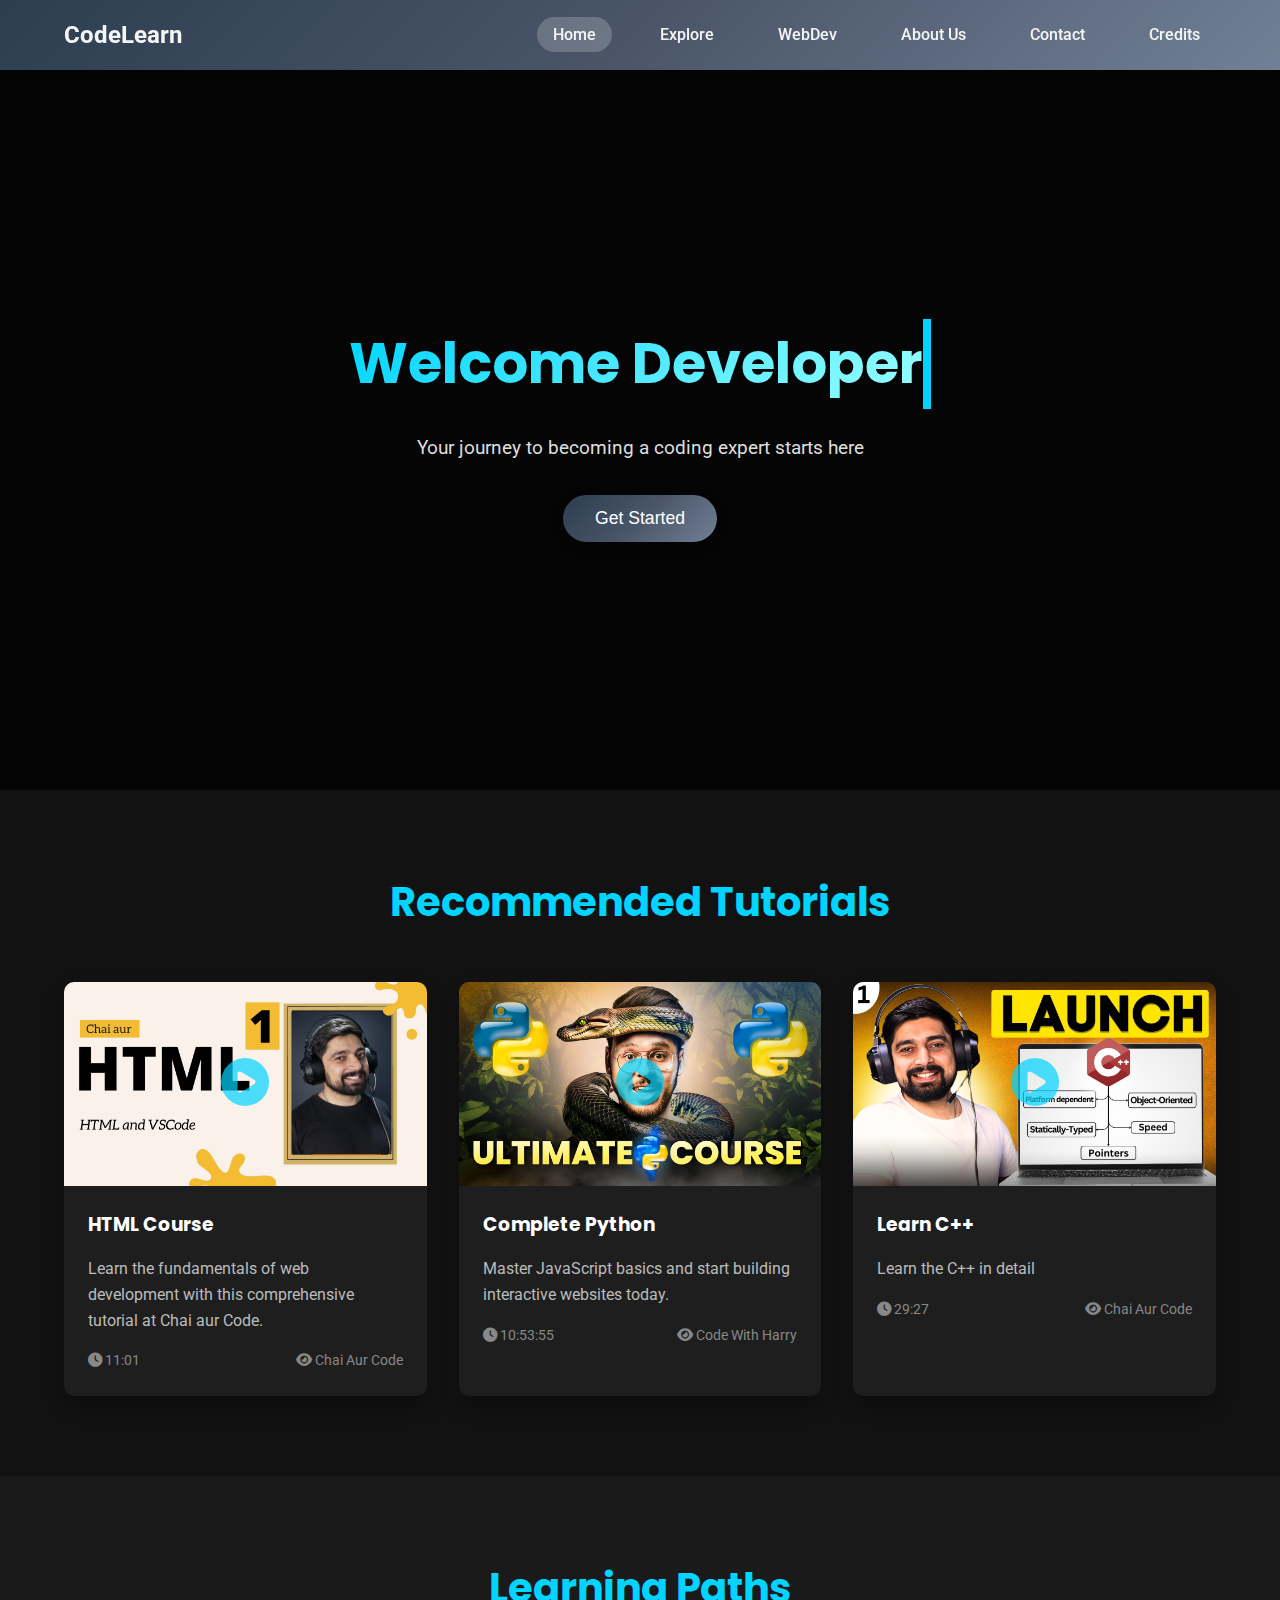
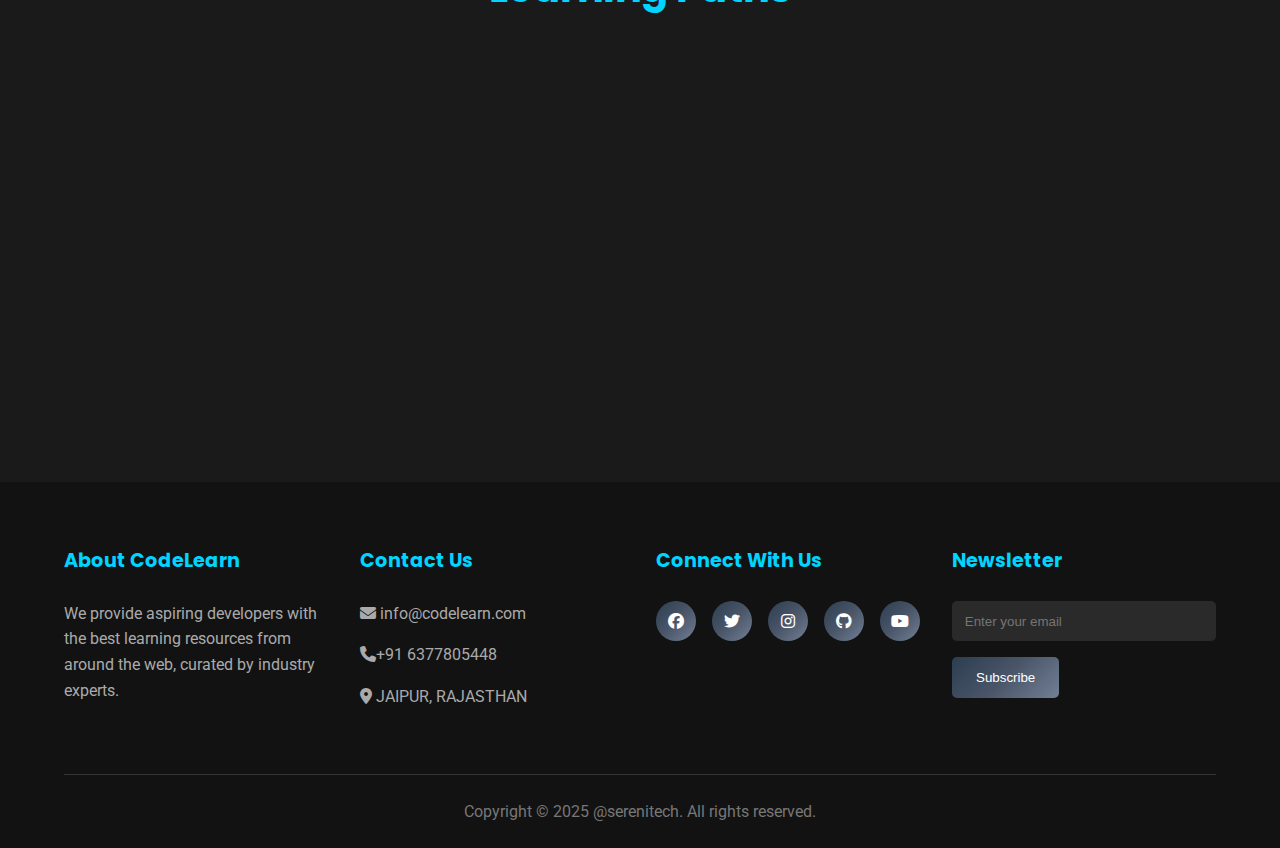
==== index.html @ 122299a7 "coming soon updated logo added" ====
<!DOCTYPE html>
<html lang="en">
  <head>
    <meta charset="UTF-8" />
    <meta name="viewport" content="width=device-width, initial-scale=1.0" />
    <title>CodeLearn - Learn to Code</title>
    <link rel="stylesheet" href="styles.css" />
    <link
      rel="stylesheet"
      href="https://cdnjs.cloudflare.com/ajax/libs/font-awesome/6.4.0/css/all.min.css"
    />
  </head>
  <body>
    <div id="page-loader" class="loader">
    <div class="loader-content">
        <div class="loader-circle"></div>
        <div class="loader-text">Loading...</div>
    </div>
</div>
    <header>
      <div class="logo">
      <h2>CodeLearn</h2>
      </div>
      <nav class="navbar">
        <ul>
          <li><a href="index.html" class="active">Home</a></li>
          <li><a href="explore.html">Explore</a></li>
          <li><a href="webdev.html">WebDev</a></li>
          <li><a href="about.html">About Us</a></li>
          <li><a href="contact.html">Contact</a></li>
          <li><a href="credit.html">Credits</a></li>
        </ul>
      </nav>
    </header>

    <main>
      <section class="hero">
        <div class="welcome-animation">
          <h1 class="typing-text">Welcome Developer</h1>
          <p>Your journey to becoming a coding expert starts here</p>
          <button class="get-started-btn">Get Started</button>
        </div>
      </section>

      <section class="featured-content">
        <h2>Recommended Tutorials</h2>
        <div class="video-cards">
          <div class="card">
            <div class="thumbnail">
              <img src="chaiaurhtml.jpg" alt="Video Thumbnail" />
              <div class="play-icon"  ><i id="html-chaiaurcode" class="fas fa-play-circle"></i></div>
            </div>
            <div class="card-content">
              <h3>HTML Course</h3>
              <p>
                Learn the fundamentals of web development with this
                comprehensive tutorial at Chai aur Code.
              </p>
              <div class="video-meta">
                <span><i class="fas fa-clock"></i> 11:01</span>
                <span><i class="fas fa-eye"></i> Chai Aur Code</span>
              </div>
            </div>
          </div>
          <div class="card">
            <div class="thumbnail">
              <img src="images/python-cwh.jpg" alt="Video Thumbnail" style="object-fit: fill;" />
              <div class="play-icon" id="python-cwh" ><i class="fas fa-play-circle"></i></div>
            </div>
            <div class="card-content">
              <h3>Complete Python</h3>
              <p>
                Master JavaScript basics and start building interactive websites
                today.
              </p>
              <div class="video-meta">
                <span><i class="fas fa-clock"></i> 10:53:55</span>
                <span><i class="fas fa-eye"></i> Code With Harry</span>
              </div>
            </div>
          </div>
          <div class="card">
            <div class="thumbnail">
              <img src="images/c++-chaiaurcode.jpg" alt="Video Thumbnail" style=" object-fit: fill;"/>
              <div class="play-icon" id="c++-chaiaurcode" ><i class="fas fa-play-circle"></i></div>
            </div>
            <div class="card-content">
              <h3>Learn C++</h3>
              <p>Learn the C++ in detail</p>
              <div class="video-meta">
                <span><i class="fas fa-clock"></i> 29:27</span>
                <span><i class="fas fa-eye"></i> Chai Aur Code</span>
              </div>
            </div>
          </div>
        </div>
      </section>

      <section class="learning-paths">
        <h2>Learning Paths</h2>
        <div class="path-cards">
          <div class="path-card">
            <div class="path-icon"><i class="fas fa-laptop-code"></i></div>
            <h3>Frontend Development</h3>
            <p>Master HTML, CSS, JavaScript, and popular frameworks</p>
            <a href="explore.html" class="path-link">Explore Path</a>
          </div>
          <div class="path-card">
            <div class="path-icon"><i class="fas fa-server"></i></div>
            <h3>Backend Development</h3>
            <p>Learn server-side programming, databases, and APIs</p>
            <a href="explore.html" class="path-link">Explore Path</a>
          </div>
          <div class="path-card">
            <div class="path-icon"><i class="fas fa-mobile-alt"></i></div>
            <h3>Mobile App Development</h3>
            <p>Build iOS and Android apps with modern frameworks</p>
            <a href="explore.html" class="path-link">Explore Path</a>
          </div>
        </div>
      </section>
    </main>

    <footer>
      <div class="footer-container">
        <div class="footer-section">
          <h3>About CodeLearn</h3>
          <p>
            We provide aspiring developers with the best learning resources from
            around the web, curated by industry experts.
          </p>
        </div>
        <div class="footer-section">
          <h3>Contact Us</h3>
          <p><i class="fas fa-envelope"></i> info@codelearn.com</p>
          <p><i class="fas fa-phone"></i>+91 6377805448</p>
          <p><i class="fas fa-map-marker-alt"></i> JAIPUR, RAJASTHAN</p>
        </div>
        <div class="footer-section">
          <h3>Connect With Us</h3>
          <div class="social-icons">
            <a href="#"><i class="fab fa-facebook"></i></a>
            <a href="#"><i class="fab fa-twitter"></i></a>
            <a href="#"><i class="fab fa-instagram"></i></a>
            <a href="#"><i class="fab fa-github"></i></a>
            <a href="#"><i class="fab fa-youtube"></i></a>
          </div>
        </div>
        <div class="footer-section">
          <h3>Newsletter</h3>
          <form class="contact-form">
            <input type="email" placeholder="Enter your email" required />
            <button type="submit">Subscribe</button>
          </form>
        </div>
      </div>
      <div class="footer-bottom">
        <p>Copyright © 2025 @serenitech. All rights reserved.</p>
      </div>
    </footer>

    <script src="script.js"></script>

  </body>
  
</html>
---- styles.css ----
@import url('https://fonts.googleapis.com/css2?family=Roboto:wght@300;400;500;700&family=Poppins:wght@400;500;600;700&display=swap');

:root {
    --primary-color: #2a2a72;
    --secondary-color: #4a4e69;
    --accent-color: #00d4ff;
    --dark-color: #121212;
    --light-color: #f5f5f5;
    --metallic-gradient: linear-gradient(135deg, #2c3e50, #4a5568, #718096);
    --metallic-hover: linear-gradient(135deg, #4a5568, #718096, #a0aec0);
    --card-shadow: 0 10px 20px rgba(0, 0, 0, 0.3);
    --transition: all 0.3s ease;
}

* {
    margin: 0;
    padding: 0;
    box-sizing: border-box;
}

body {
    font-family: 'Roboto', sans-serif;
    background-color: #121212;
    color: #f5f5f5;
    line-height: 1.6;
}

a {
    text-decoration: none;
    color: inherit;
}

ul {
    list-style: none;
}

/* Header and Navigation */
header {
    display: flex;
    justify-content: space-between;
    align-items: center;
    padding: 1rem 5%;
    background: var(--metallic-gradient);
    position: sticky;
    top: 0;
    z-index: 100;
    box-shadow: 0 2px 10px rgba(0, 0, 0, 0.2);
}

.logo {
    display: flex;
    align-items: center;
    /* background-color: #322f47; */
}

.logo img {
    height: 150px;
    width:150px
}

.navbar ul {
    display: flex;
    gap: 2rem;
}

.navbar ul li a {
    color: #f5f5f5;
    font-weight: 500;
    padding: 0.5rem 1rem;
    border-radius: 25px;
    transition: var(--transition);
    position: relative;
    overflow: hidden;
}

.navbar ul li a:before {
    content: '';
    position: absolute;
    bottom: 0;
    left: 0;
    width: 0;
    height: 2px;
    background-color: var(--accent-color);
    transition: width 0.3s ease;
}

.navbar ul li a:hover:before {
    width: 100%;
}

.navbar ul li a.active {
    background: rgba(255, 255, 255, 0.2);
}

.navbar ul li a:hover {
    background: rgba(255, 255, 255, 0.1);
    transform: translateY(-3px);
}

/* Hero Section */
.hero {
    min-height: 80vh;
    display: flex;
    align-items: center;
    justify-content: center;
    background: url('/api/placeholder/1600/900') center/cover no-repeat;
    position: relative;
}

.hero:after {
    content: '';
    position: absolute;
    top: 0;
    left: 0;
    right: 0;
    bottom: 0;
    background: rgba(0, 0, 0, 0.7);
    z-index: 1;
}

.welcome-animation {
    text-align: center;
    position: relative;
    z-index: 2;
    padding: 2rem;
}

.typing-text {
    font-family: 'Poppins', sans-serif;
    font-size: 3.5rem;
    font-weight: 700;
    margin-bottom: 1rem;
    background: linear-gradient(135deg, var(--accent-color), #9ff);
    -webkit-background-clip: text;
    -webkit-text-fill-color: transparent;
    overflow: hidden;
    border-right: 0.15em solid var(--accent-color);
    white-space: nowrap;
    margin: 0 auto;
    animation: 
        typing 3.5s steps(30, end),
        blink-caret 0.75s step-end infinite;
    margin-bottom: 1.5rem;
}

@keyframes typing {
    from { width: 0 }
    to { width: 100% }
}

@keyframes blink-caret {
    from, to { border-color: transparent }
    50% { border-color: var(--accent-color) }
}

.welcome-animation p {
    font-size: 1.2rem;
    margin-bottom: 2rem;
    color: #ddd;
}

.get-started-btn {
    background: var(--metallic-gradient);
    color: white;
    border: none;
    padding: 0.8rem 2rem;
    font-size: 1.1rem;
    border-radius: 30px;
    cursor: pointer;
    transition: transform 0.3s ease, box-shadow 0.3s ease;
    box-shadow: 0 4px 15px rgba(0, 0, 0, 0.2);
}

.get-started-btn:hover {
    transform: translateY(-5px);
    box-shadow: 0 7px 20px rgba(0, 0, 0, 0.3);
    background: var(--metallic-hover);
}

/* Featured Content Section */
.featured-content {
    padding: 5rem 5%;
}

.featured-content h2 {
    text-align: center;
    font-size: 2.5rem;
    margin-bottom: 3rem;
    color: var(--accent-color);
    font-family: 'Poppins', sans-serif;
}

.video-cards {
    display: grid;
    grid-template-columns: repeat(auto-fit, minmax(300px, 1fr));
    gap: 2rem;
}

.card {
    background: #1e1e1e;
    border-radius: 10px;
    overflow: hidden;
    box-shadow: var(--card-shadow);
    transition: transform 0.3s ease, box-shadow 0.3s ease;
}

.card:hover {
    transform: translateY(-10px);
    box-shadow: 0 15px 30px rgba(0, 0, 0, 0.4);
}

.thumbnail {
    position: relative;
}

.thumbnail img {
    width: 100%;
    height: auto;
    display: block;
}

.play-icon {
    position: absolute;
    top: 50%;
    left: 50%;
    transform: translate(-50%, -50%);
    font-size: 3rem;
    color: var(--accent-color);
    opacity: 0.7;
    transition: var(--transition);
}

.card:hover .play-icon {
    opacity: 1;
    transform: translate(-50%, -50%) scale(1.2);
}

.card-content {
    padding: 1.5rem;
}

.card-content h3 {
    margin-bottom: 1rem;
    color: #fff;
    font-family: 'Poppins', sans-serif;
}

.card-content p {
    color: #bbb;
    margin-bottom: 1rem;
}

.video-meta {
    display: flex;
    justify-content: space-between;
    color: #888;
    font-size: 0.9rem;
}

/* Learning Paths Section */
.learning-paths {
    padding: 5rem 5%;
    background: #1a1a1a;
}

.learning-paths h2 {
    text-align: center;
    font-size: 2.5rem;
    margin-bottom: 3rem;
    color: var(--accent-color);
    font-family: 'Poppins', sans-serif;
}

.path-cards {
    display: grid;
    grid-template-columns: repeat(auto-fit, minmax(300px, 1fr));
    gap: 2rem;
}

.path-card {
    background: var(--metallic-gradient);
    padding: 2rem;
    border-radius: 10px;
    text-align: center;
    box-shadow: var(--card-shadow);
    transition: var(--transition);
}

.path-card:hover {
    transform: translateY(-10px);
    box-shadow: 0 15px 30px rgba(0, 0, 0, 0.4);
}

.path-icon {
    font-size: 3rem;
    margin-bottom: 1.5rem;
    color: var(--accent-color);
}

.path-card h3 {
    margin-bottom: 1rem;
    font-family: 'Poppins', sans-serif;
}

.path-card p {
    margin-bottom: 1.5rem;
    color: #ddd;
}

.path-link {
    display: inline-block;
    padding: 0.7rem 1.5rem;
    background: rgba(255, 255, 255, 0.1);
    border-radius: 25px;
    color: var(--accent-color);
    font-weight: 500;
    transition: var(--transition);
}

.path-link:hover {
    background: rgba(255, 255, 255, 0.2);
    transform: translateY(-3px);
}

/* Footer */
footer {
    background: var(--dark-color);
    padding: 4rem 5% 0;
}

.footer-container {
    display: grid;
    grid-template-columns: repeat(auto-fit, minmax(200px, 1fr));
    gap: 2rem;
    margin-bottom: 3rem;
}

.footer-section h3 {
    font-size: 1.2rem;
    margin-bottom: 1.5rem;
    color: var(--accent-color);
    font-family: 'Poppins', sans-serif;
}

.footer-section p {
    margin-bottom: 1rem;
    color: #aaa;
}

.social-icons {
    display: flex;
    gap: 1rem;
}

.social-icons a {
    display: flex;
    align-items: center;
    justify-content: center;
    width: 40px;
    height: 40px;
    background: var(--metallic-gradient);
    color: white;
    border-radius: 50%;
    transition: var(--transition);
}

.social-icons a:hover {
    transform: translateY(-5px);
    box-shadow: 0 5px 15px rgba(0, 0, 0, 0.3);
}

.contact-form input {
    width: 100%;
    padding: 0.8rem;
    margin-bottom: 1rem;
    border: none;
    border-radius: 5px;
    background: #2a2a2a;
    color: white;
}

.contact-form button {
    padding: 0.8rem 1.5rem;
    background: var(--metallic-gradient);
    border: none;
    border-radius: 5px;
    color: white;
    cursor: pointer;
    transition: var(--transition);
}

.contact-form button:hover {
    transform: translateY(-3px);
    box-shadow: 0 5px 15px rgba(0, 0, 0, 0.3);
}

.footer-bottom {
    text-align: center;
    padding: 1.5rem 0;
    border-top: 1px solid #333;
}

.footer-bottom p {
    color: #777;
}

/* Responsive Design */
@media (max-width: 768px) {
    .navbar ul {
        gap: 1rem;
    }
    
    .typing-text {
        font-size: 2.5rem;
    }
    
    .featured-content, .learning-paths {
        padding: 3rem 5%;
    }
}

@media (max-width: 576px) {
    header {
        flex-direction: column;
        padding: 1rem;
    }
    
    .logo {
        margin-bottom: 1rem;
    }
    
    .navbar ul {
        flex-wrap: wrap;
        justify-content: center;
    }
    
    .typing-text {
        font-size: 2rem;
    }
}


    .loader {
        position: fixed;
        top: 0;
        left: 0;
        width: 100%;
        height: 100vh;
        background: rgba(12, 12, 12, 0.95);
        display: flex;
        align-items: center;
        justify-content: center;
        z-index: 9999;
        opacity: 1;
        transition: opacity 0.5s ease;
        visibility: visible;
    }

    .loader.hidden {
        opacity: 0;
        visibility: hidden;
    }

    .loader-content {
        text-align: center;
        position: relative;
    }

    .loader-circle {
        width: 60px;
        height: 60px;
        border: 5px solid var(--accent-color);
        border-top: 5px solid transparent;
        border-radius: 50%;
        animation: spin 1s linear infinite;
        position: relative;
        margin: 0 auto 1rem;
    }

    .loader-circle::before {
        content: '';
        position: absolute;
        inset: 5px;
        border-radius: 50%;
        background: var(--metallic-gradient);
        opacity: 0.3;
    }

    .loader-text {
        color: var(--accent-color);
        font-size: 1.5rem;
        font-weight: 500;
        letter-spacing: 1px;
        text-transform: uppercase;
        animation: pulse 2s infinite;
    }

    @keyframes spin {
        0% { transform: rotate(0deg); }
        100% { transform: rotate(360deg); }
    }

    @keyframes pulse {
        0% { opacity: 0.7; }
        50% { opacity: 1; }
        100% { opacity: 0.7; }
    }
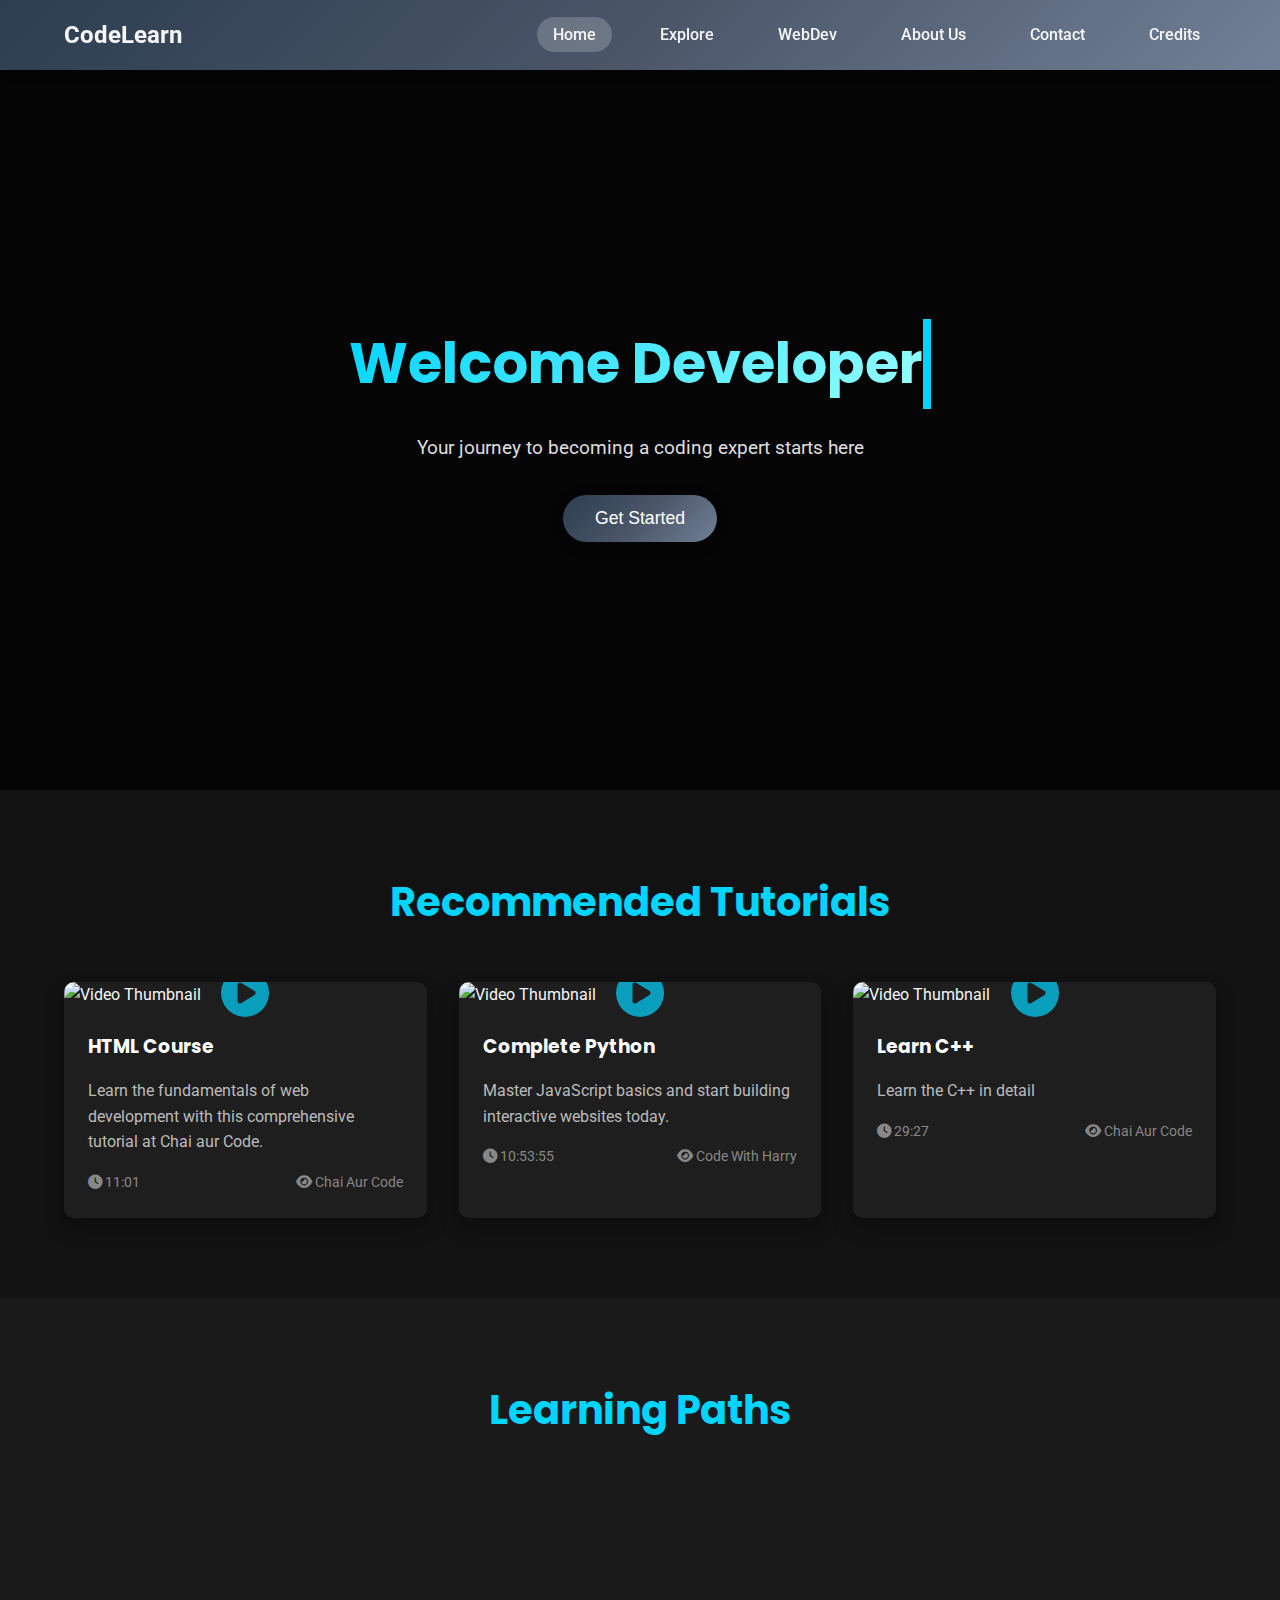
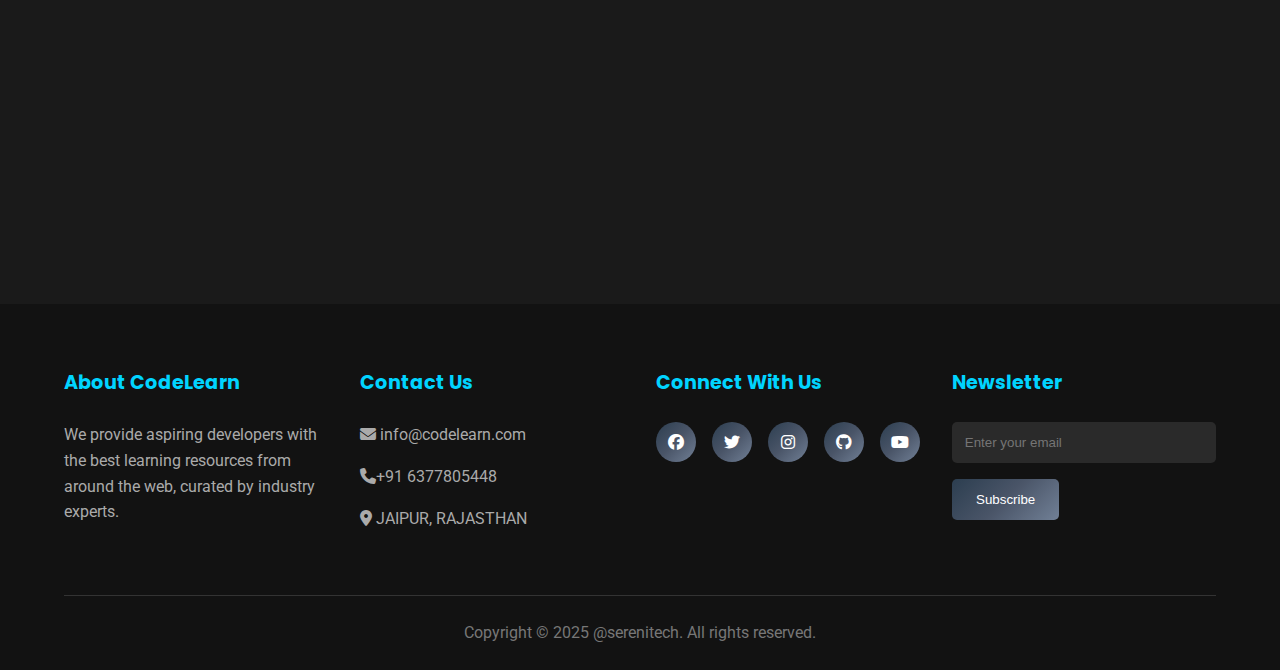
==== commit f4c1c679: "Update index.html" ====
--- a/index.html
+++ b/index.html
@@ -47,7 +47,7 @@
         <div class="video-cards">
           <div class="card">
             <div class="thumbnail">
-              <img src="chaiaurhtml.jpg" alt="Video Thumbnail" />
+              <img src="https://ik.imagekit.io/ayushrathore/Images/frontendchaiaurcode.jpg?updatedAt=1741083583791" alt="Video Thumbnail" />
               <div class="play-icon"  ><i id="html-chaiaurcode" class="fas fa-play-circle"></i></div>
             </div>
             <div class="card-content">
@@ -64,7 +64,7 @@
           </div>
           <div class="card">
             <div class="thumbnail">
-              <img src="images/python-cwh.jpg" alt="Video Thumbnail" style="object-fit: fill;" />
+              <img src="https://ik.imagekit.io/ayushrathore/Images/python-cwh.jpg?updatedAt=1741083591176" alt="Video Thumbnail" style="object-fit: fill;" />
               <div class="play-icon" id="python-cwh" ><i class="fas fa-play-circle"></i></div>
             </div>
             <div class="card-content">
@@ -81,7 +81,7 @@
           </div>
           <div class="card">
             <div class="thumbnail">
-              <img src="images/c++-chaiaurcode.jpg" alt="Video Thumbnail" style=" object-fit: fill;"/>
+              <img src="https://ik.imagekit.io/ayushrathore/Images/c++-chaiaurcode.jpg?updatedAt=1741083578014" alt="Video Thumbnail" style=" object-fit: fill;"/>
               <div class="play-icon" id="c++-chaiaurcode" ><i class="fas fa-play-circle"></i></div>
             </div>
             <div class="card-content">
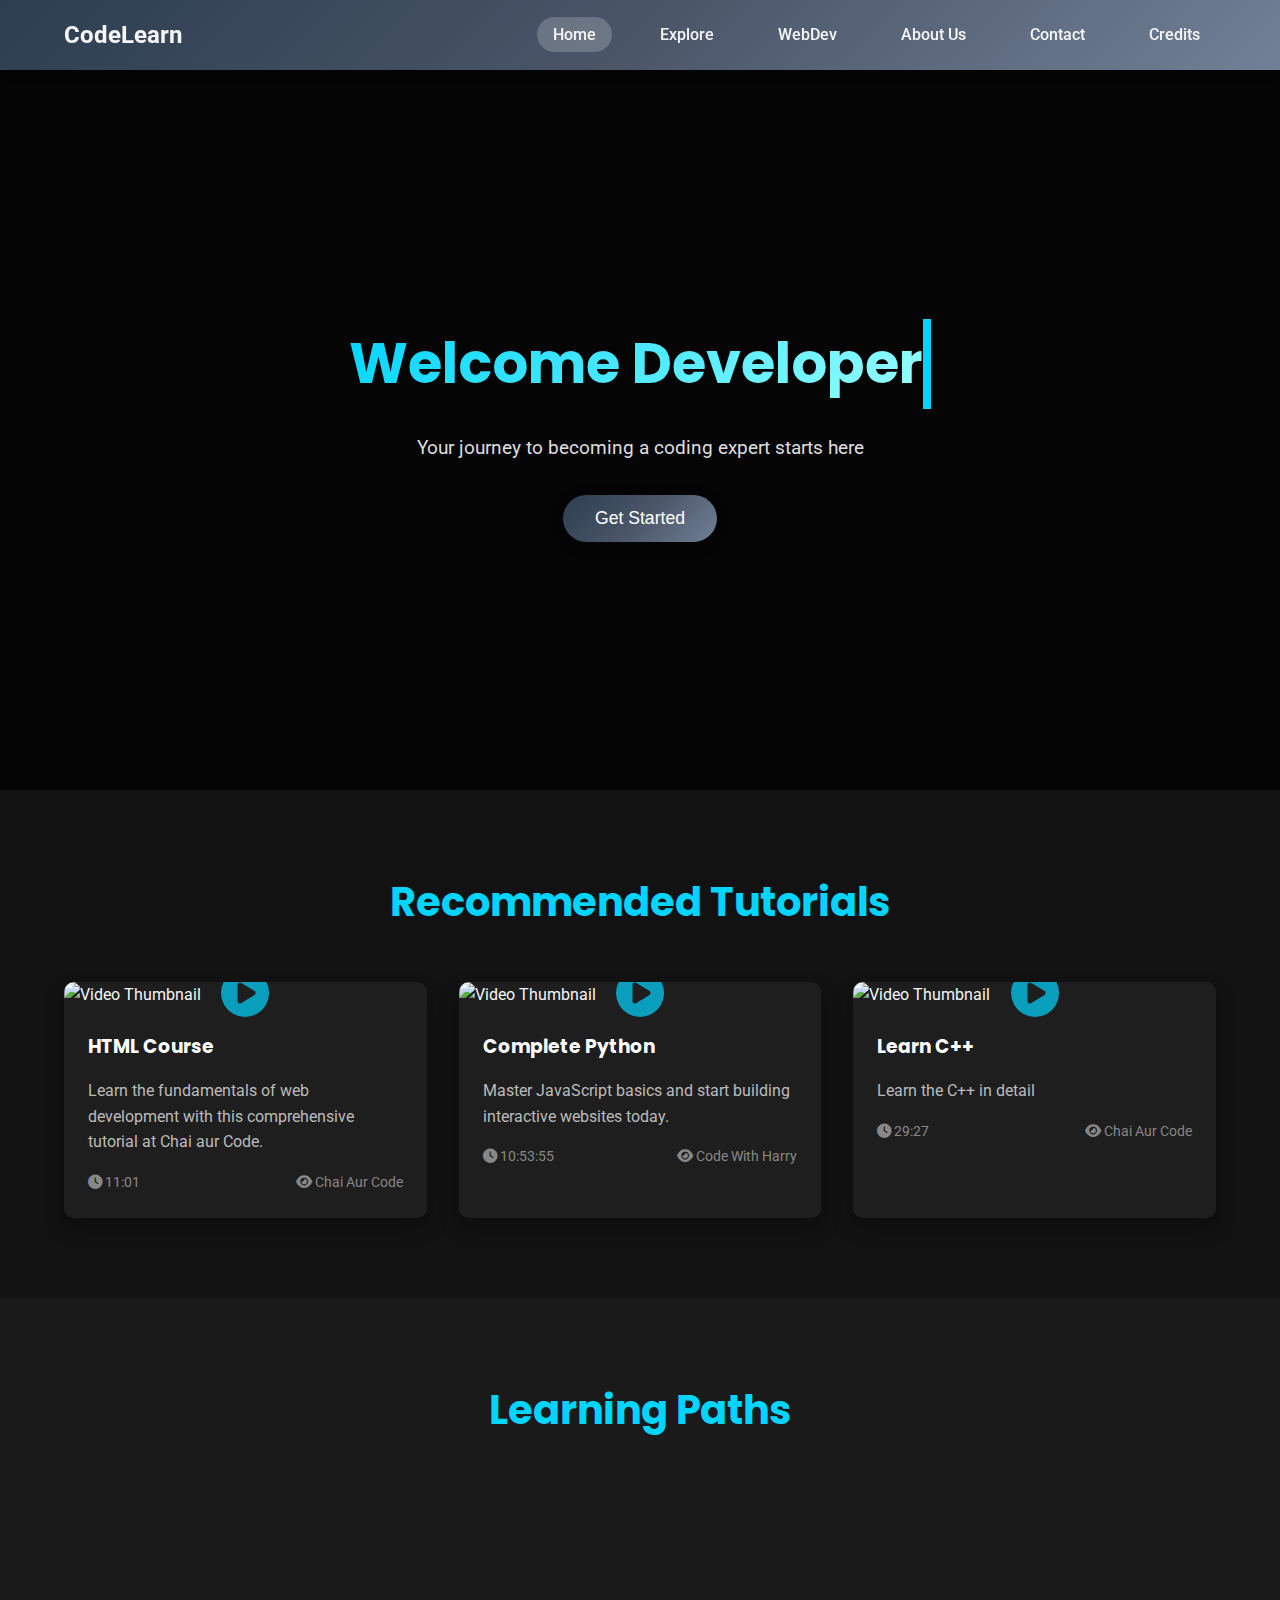
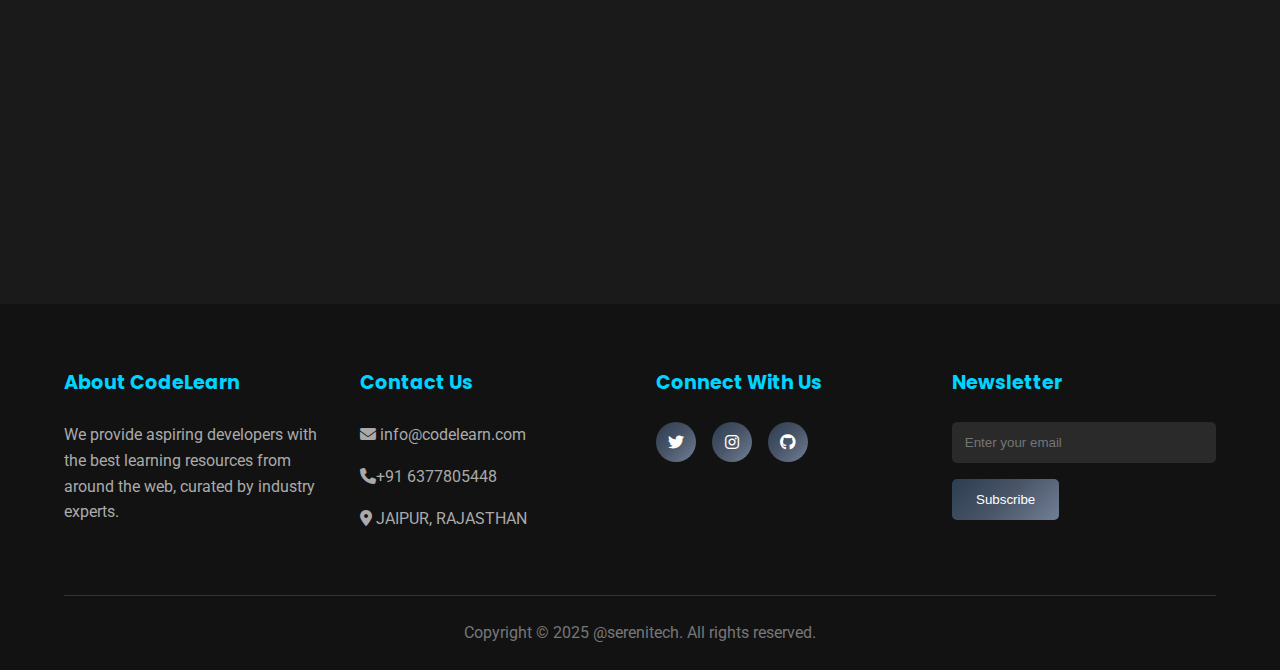
==== commit 8d038626: "social links added" ====
--- a/index.html
+++ b/index.html
@@ -139,11 +139,11 @@
         <div class="footer-section">
           <h3>Connect With Us</h3>
           <div class="social-icons">
-            <a href="#"><i class="fab fa-facebook"></i></a>
-            <a href="#"><i class="fab fa-twitter"></i></a>
-            <a href="#"><i class="fab fa-instagram"></i></a>
-            <a href="#"><i class="fab fa-github"></i></a>
-            <a href="#"><i class="fab fa-youtube"></i></a>
+            <!-- <a href="#"><i class="fab fa-facebook"></i></a> -->
+            <a href="https://x.com/ayushrathore_27"><i class="fab fa-twitter"></i></a>
+            <a href="https://www.instagram.com/ayush.rathore27?igsh=ZmlqaWNhcG9hYXgx"><i class="fab fa-instagram"></i></a>
+            <a href="https://github.com/ayushrathore1"><i class="fab fa-github"></i></a>
+            <!-- <a href="#"><i class="fab fa-youtube"></i></a> -->
           </div>
         </div>
         <div class="footer-section">
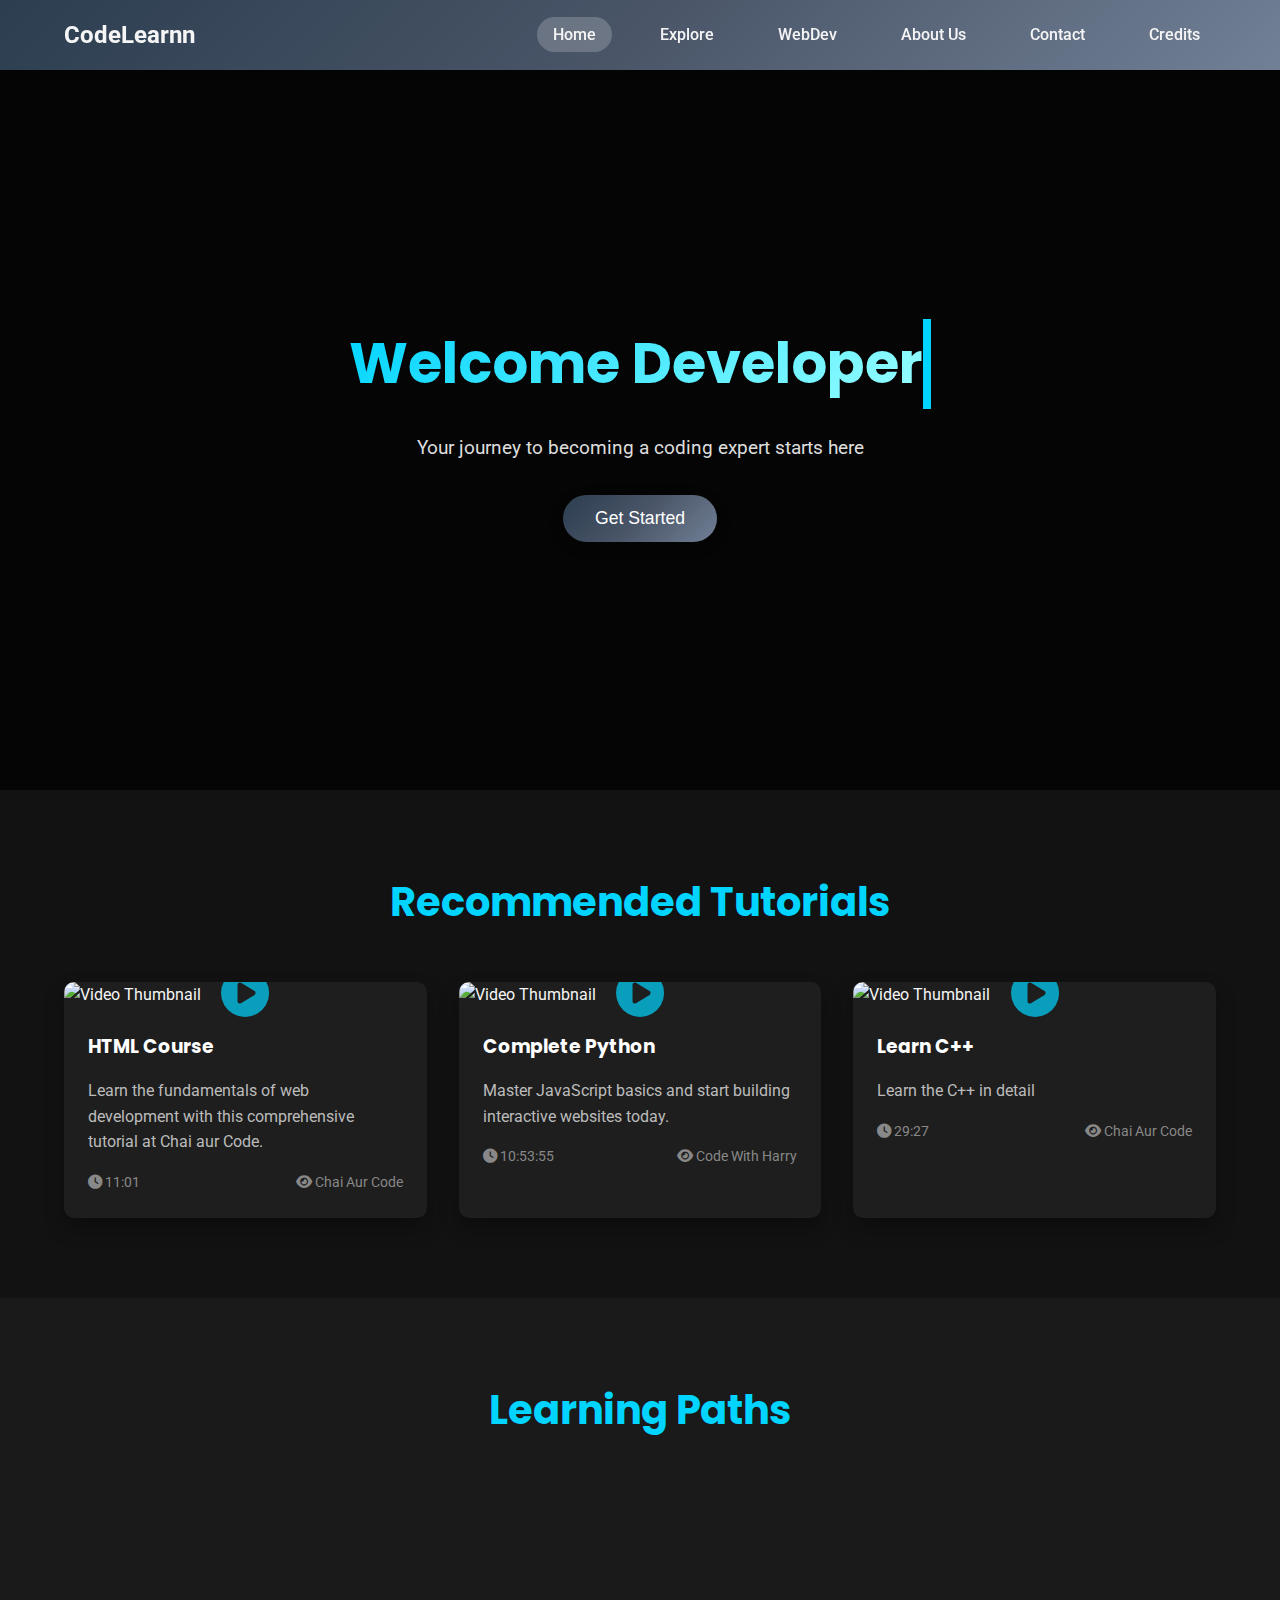
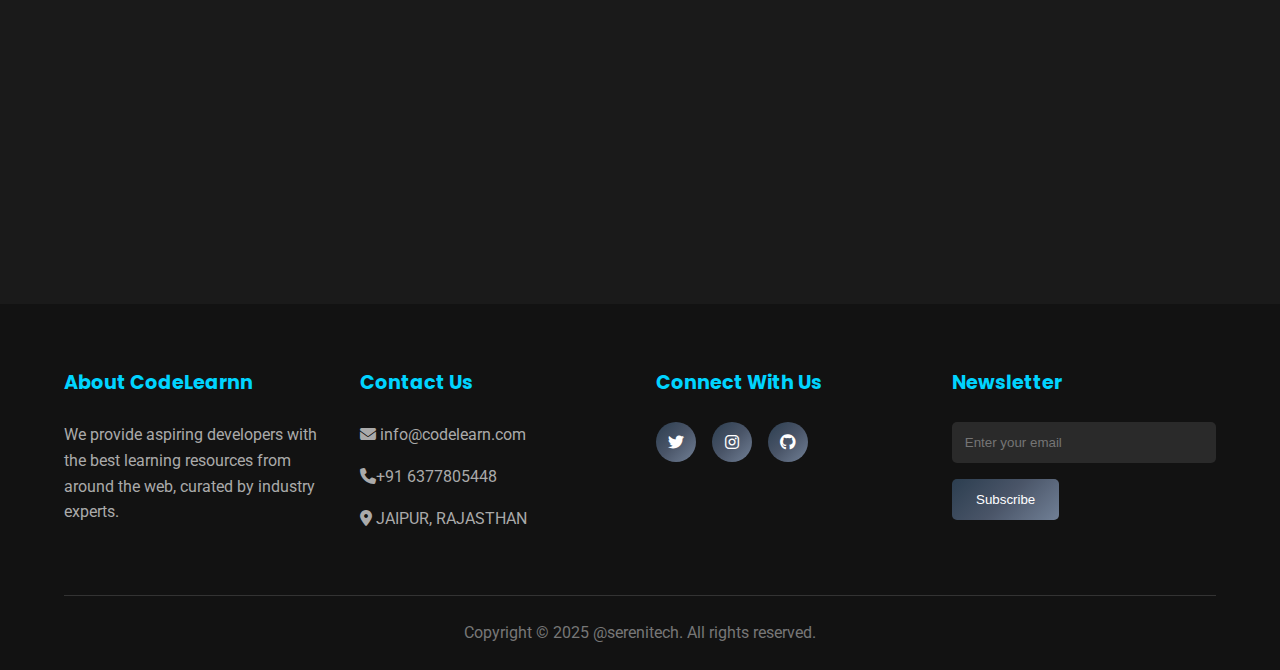
==== commit f96522fe: "Update index.html" ====
--- a/index.html
+++ b/index.html
@@ -1,16 +1,31 @@
 <!DOCTYPE html>
 <html lang="en">
   <head>
+    <!-- Google tag (gtag.js) -->
+<script async src="https://www.googletagmanager.com/gtag/js?id=G-Z4R0BRV4KK"></script>
+<script>
+  window.dataLayer = window.dataLayer || [];
+  function gtag(){dataLayer.push(arguments);}
+  gtag('js', new Date());
+
+  gtag('config', 'G-Z4R0BRV4KK');
+</script>
     <meta charset="UTF-8" />
     <meta name="viewport" content="width=device-width, initial-scale=1.0" />
-    <title>CodeLearn - Learn to Code</title>
+    <title>CodeLearnn - Learn to Code</title>
     <link rel="stylesheet" href="styles.css" />
     <link
       rel="stylesheet"
       href="https://cdnjs.cloudflare.com/ajax/libs/font-awesome/6.4.0/css/all.min.css"
     />
+
+
   </head>
   <body>
+    <!-- Google Tag Manager (noscript) -->
+<noscript><iframe src="https://www.googletagmanager.com/ns.html?id=GTM-M6DWCTMK"
+height="0" width="0" style="display:none;visibility:hidden"></iframe></noscript>
+<!-- End Google Tag Manager (noscript) -->
     <div id="page-loader" class="loader">
     <div class="loader-content">
         <div class="loader-circle"></div>
@@ -18,9 +33,11 @@
     </div>
 </div>
     <header>
-      <div class="logo">
-      <h2>CodeLearn</h2>
-      </div>
+       <div class="logo">
+            <!-- <img src="codelearn.png" alt="CodeLearn Logo"> -->
+            <a href="index.html"><h2>CodeLearnn</h2></a>
+            
+        </div>
       <nav class="navbar">
         <ul>
           <li><a href="index.html" class="active">Home</a></li>
@@ -103,19 +120,19 @@
             <div class="path-icon"><i class="fas fa-laptop-code"></i></div>
             <h3>Frontend Development</h3>
             <p>Master HTML, CSS, JavaScript, and popular frameworks</p>
-            <a href="explore.html" class="path-link">Explore Path</a>
+            <a href="frontend.html" class="path-link">Explore Path</a>
           </div>
           <div class="path-card">
             <div class="path-icon"><i class="fas fa-server"></i></div>
             <h3>Backend Development</h3>
             <p>Learn server-side programming, databases, and APIs</p>
-            <a href="explore.html" class="path-link">Explore Path</a>
+            <a href="backend.html" class="path-link">Explore Path</a>
           </div>
           <div class="path-card">
             <div class="path-icon"><i class="fas fa-mobile-alt"></i></div>
             <h3>Mobile App Development</h3>
             <p>Build iOS and Android apps with modern frameworks</p>
-            <a href="explore.html" class="path-link">Explore Path</a>
+            <a href="comingsoon.html" class="path-link">Explore Path</a>
           </div>
         </div>
       </section>
@@ -124,7 +141,7 @@
     <footer>
       <div class="footer-container">
         <div class="footer-section">
-          <h3>About CodeLearn</h3>
+          <h3>About CodeLearnn</h3>
           <p>
             We provide aspiring developers with the best learning resources from
             around the web, curated by industry experts.
--- a/styles.css
+++ b/styles.css
@@ -40,6 +40,7 @@
     justify-content: space-between;
     align-items: center;
     padding: 1rem 5%;
+    /* background: url(https://ik.imagekit.io/ayushrathore/nasa-Q1p7bh3SHj8-unsplash.jpg?updatedAt=1741198737192) center/cover no-repeat; */
     background: var(--metallic-gradient);
     position: sticky;
     top: 0;
@@ -103,7 +104,7 @@
     display: flex;
     align-items: center;
     justify-content: center;
-    background: url('/api/placeholder/1600/900') center/cover no-repeat;
+    background: url('https://ik.imagekit.io/ayushrathore/nasa-Q1p7bh3SHj8-unsplash.jpg?updatedAt=1741198737192') center/cover no-repeat;
     position: relative;
 }
 
